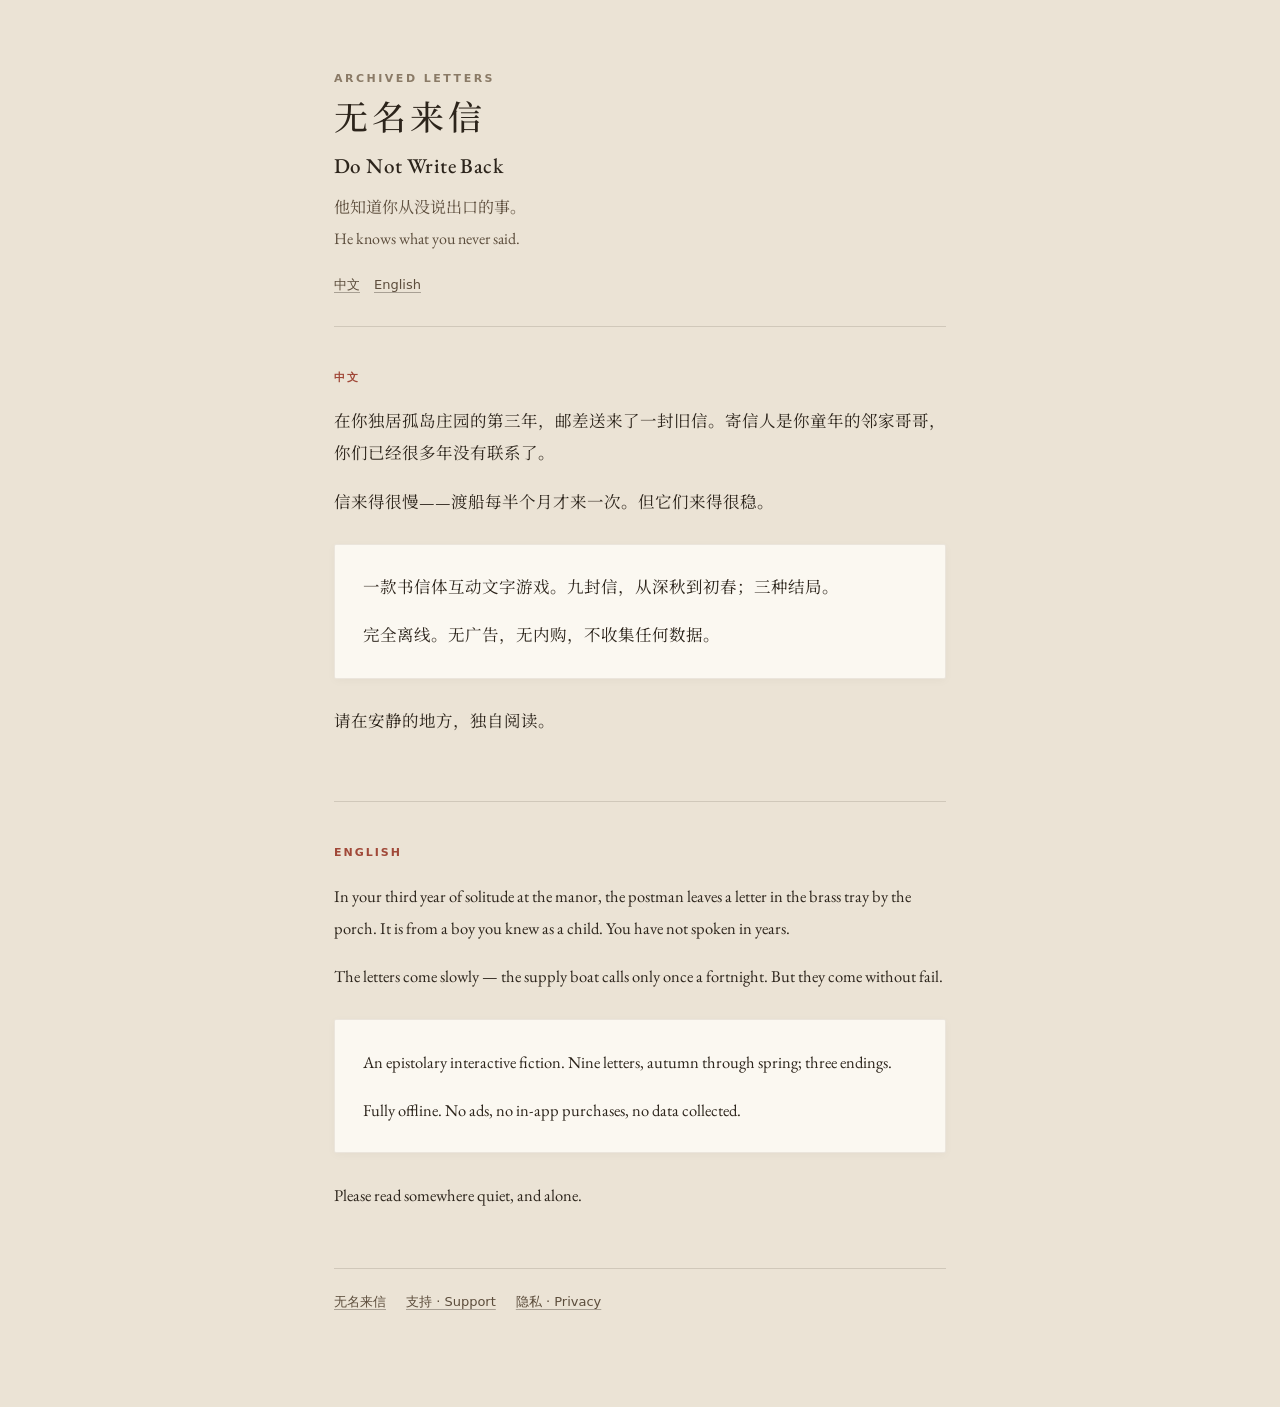
==== index.html @ 5b5010a9 "无名来信 · 隐私政策与支持页 中英双语，内容按 App 实际行为写：完全离线、零网络请求、 只在本地存名字/进度/结局/语言、不申请任何系统权限。  .nojekyll 关掉 Jekyll —— 否" ====
<!doctype html><html lang="zh-Hans"><head><meta charset="utf-8">
<meta name="viewport" content="width=device-width,initial-scale=1">
<title>无名来信 · Do Not Write Back</title>
<meta name="description" content="一款书信体互动文字游戏。孤岛、旧信，和一位久别的故人。An epistolary interactive fiction for iPhone.">
<link rel="preconnect" href="https://fonts.gstatic.com" crossorigin>
<link rel="stylesheet" href="https://fonts.googleapis.com/css2?family=EB+Garamond:wght@400;500&family=Noto+Serif+SC:wght@400;600&display=swap">
<link rel="stylesheet" href="_style.css"></head><body><div class="wrap">

<header>
  <div class="mark">Archived Letters</div>
  <h1>无名来信<br><span style="font-size:.62em;letter-spacing:.02em;">Do Not Write Back</span></h1>
  <p class="sub">他知道你从没说出口的事。<br>He knows what you never said.</p>
  <p class="lang"><a href="#zh">中文</a><a href="#en">English</a></p>
</header>

<section id="zh" lang="zh-Hans">
  <p class="tag">中文</p>
  <p>在你独居孤岛庄园的第三年，邮差送来了一封旧信。寄信人是你童年的邻家哥哥，你们已经很多年没有联系了。</p>
  <p>信来得很慢——渡船每半个月才来一次。但它们来得很稳。</p>
  <div class="card">
    <p>一款书信体互动文字游戏。九封信，从深秋到初春；三种结局。</p>
    <p>完全离线。无广告，无内购，不收集任何数据。</p>
  </div>
  <p>请在安静的地方，独自阅读。</p>
</section>

<section id="en" lang="en">
  <p class="tag">English</p>
  <p>In your third year of solitude at the manor, the postman leaves a letter in the brass tray by the porch. It is from a boy you knew as a child. You have not spoken in years.</p>
  <p>The letters come slowly — the supply boat calls only once a fortnight. But they come without fail.</p>
  <div class="card">
    <p>An epistolary interactive fiction. Nine letters, autumn through spring; three endings.</p>
    <p>Fully offline. No ads, no in-app purchases, no data collected.</p>
  </div>
  <p>Please read somewhere quiet, and alone.</p>
</section>

<nav><a href="index.html">无名来信</a><a href="support.html">支持 · Support</a><a href="privacy.html">隐私 · Privacy</a></nav>
</div></body></html>
---- _style.css ----
:root{
  --paper:#ebe3d5;--slip:#fbf8f1;
  --ink:#2c241b;--ink2:#5c4d3c;--ink3:#8a7a66;--seal:#a04838;
  --line:rgba(44,36,27,.14);
  --serif:"EB Garamond","Noto Serif SC","Songti SC","STSong",Georgia,"Times New Roman",serif;
  --sans:-apple-system,"SF Pro Text","PingFang SC","Hiragino Sans GB","Segoe UI",system-ui,sans-serif
}
*{box-sizing:border-box}
html{background:var(--paper)}
body{margin:0;background:var(--paper);color:var(--ink);font-family:var(--serif);-webkit-font-smoothing:antialiased}
.wrap{max-width:660px;margin:0 auto;padding:72px 24px 96px}
header{padding-bottom:28px;border-bottom:1px solid var(--line);margin-bottom:40px}
.mark{font-family:var(--sans);font-size:11px;font-weight:600;letter-spacing:2.5px;text-transform:uppercase;color:var(--ink3)}
h1{margin:12px 0 0;font-size:34px;font-weight:500;line-height:1.25;letter-spacing:.3px;text-wrap:balance}
.sub{margin:10px 0 0;font-size:16px;line-height:1.75;color:var(--ink2)}
.lang{margin:18px 0 0;font-family:var(--sans);font-size:13px;color:var(--ink3)}
.lang a{color:var(--ink2);margin-right:14px}
section{scroll-margin-top:24px}
section+section{margin-top:64px;padding-top:40px;border-top:1px solid var(--line)}
.tag{font-family:var(--sans);font-size:11px;font-weight:600;letter-spacing:2px;text-transform:uppercase;color:var(--seal);margin:0 0 8px}
h2{margin:40px 0 12px;font-size:20px;font-weight:500}
p,li{font-size:16.5px;line-height:1.8;color:var(--ink)}
li{margin-bottom:6px}
a{color:var(--ink);text-decoration-color:rgba(44,36,27,.35);text-underline-offset:3px}
a:focus-visible{outline:2px solid var(--seal);outline-offset:2px}
.small{font-size:13.5px;color:var(--ink3);font-family:var(--sans);line-height:1.7}
.card{background:var(--slip);border-radius:2px;padding:26px 28px;margin:26px 0;border:1px solid rgba(138,122,102,.15);box-shadow:0 2px 10px rgba(0,0,0,.03)}
.card p:first-child{margin-top:0}.card p:last-child{margin-bottom:0}
nav{margin-top:56px;padding-top:24px;border-top:1px solid var(--line);font-family:var(--sans);font-size:13px;color:var(--ink3)}
nav a{margin-right:20px;color:var(--ink2)}
:lang(zh) p,:lang(zh) li{line-height:1.95}
:lang(zh) h1{letter-spacing:.12em}
@media (max-width:480px){.wrap{padding:48px 20px 72px}h1{font-size:29px}.card{padding:22px 20px}}
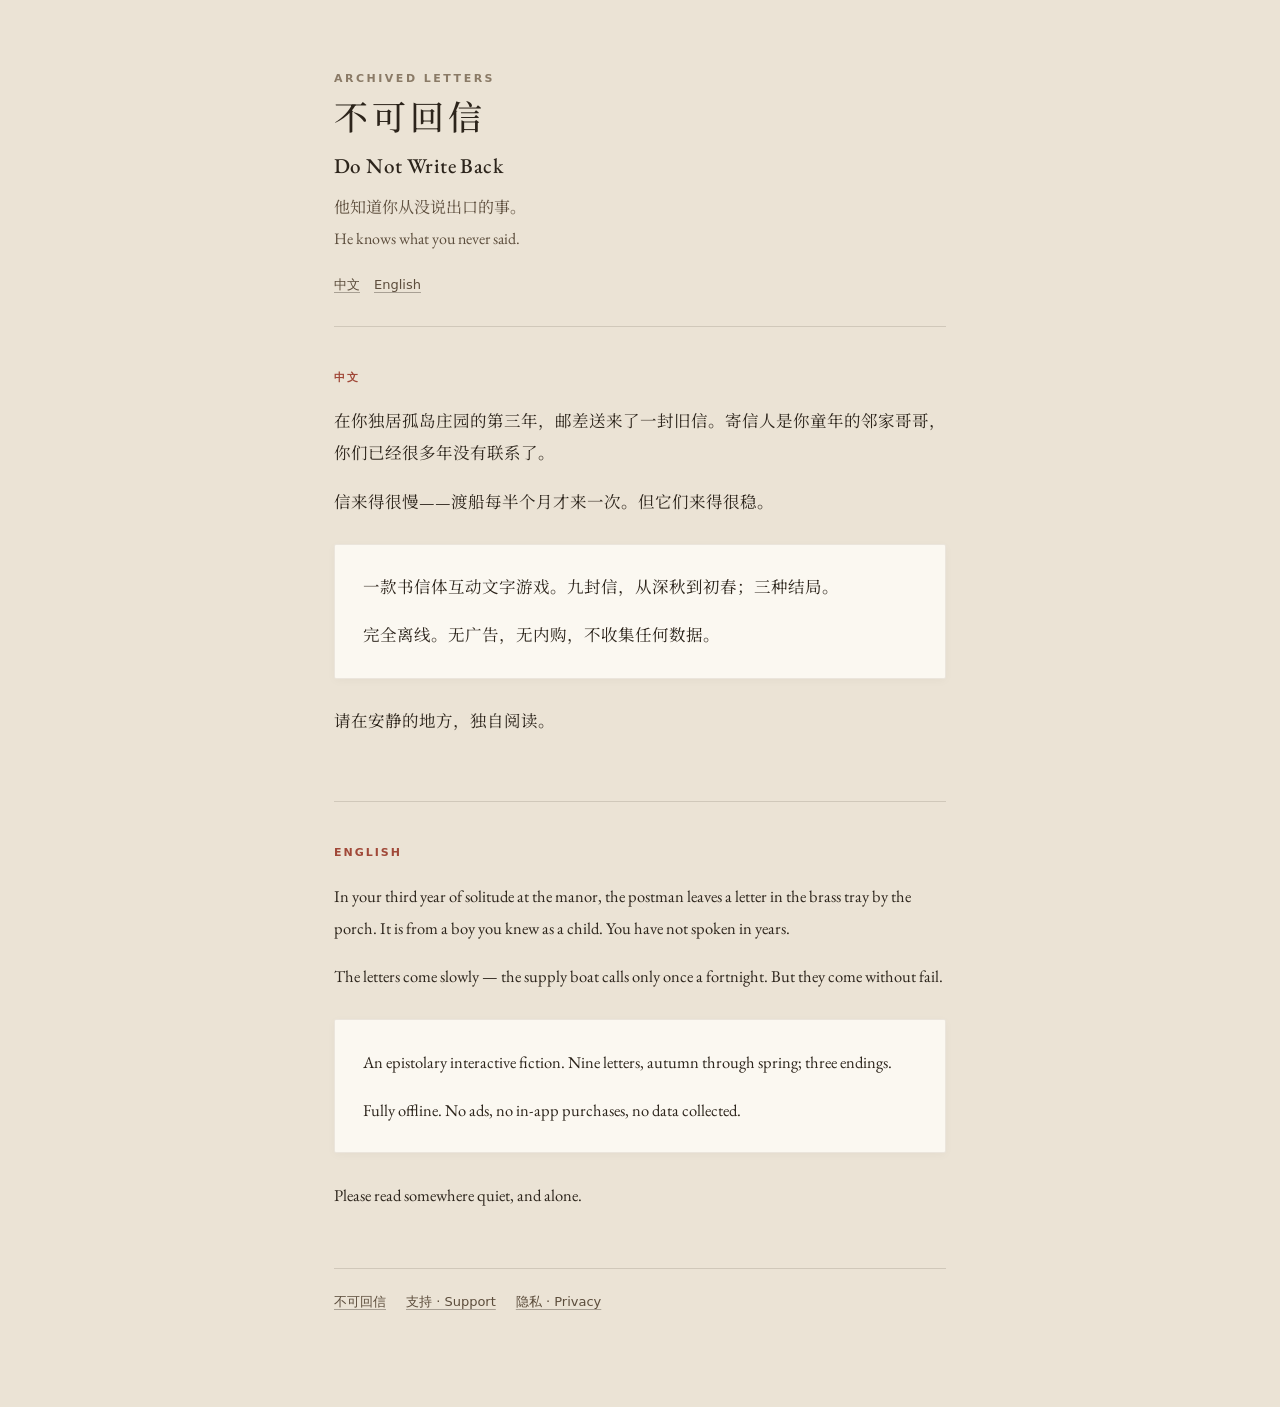
==== commit 066a5594: "改名「不可回信」；支持页按当前界面重写 重新开始现在只重置本轮选择，已解锁结局与周目进度都保留； 旧文案写的是会清空全部进度，与代码不符。语言切换与图鉴入口 位置也已按新首页更正。  Co-Autho" ====
--- a/index.html
+++ b/index.html
@@ -1,6 +1,6 @@
 <!doctype html><html lang="zh-Hans"><head><meta charset="utf-8">
 <meta name="viewport" content="width=device-width,initial-scale=1">
-<title>无名来信 · Do Not Write Back</title>
+<title>不可回信 · Do Not Write Back</title>
 <meta name="description" content="一款书信体互动文字游戏。孤岛、旧信，和一位久别的故人。An epistolary interactive fiction for iPhone.">
 <link rel="preconnect" href="https://fonts.gstatic.com" crossorigin>
 <link rel="stylesheet" href="https://fonts.googleapis.com/css2?family=EB+Garamond:wght@400;500&family=Noto+Serif+SC:wght@400;600&display=swap">
@@ -8,7 +8,7 @@
 
 <header>
   <div class="mark">Archived Letters</div>
-  <h1>无名来信<br><span style="font-size:.62em;letter-spacing:.02em;">Do Not Write Back</span></h1>
+  <h1>不可回信<br><span style="font-size:.62em;letter-spacing:.02em;">Do Not Write Back</span></h1>
   <p class="sub">他知道你从没说出口的事。<br>He knows what you never said.</p>
   <p class="lang"><a href="#zh">中文</a><a href="#en">English</a></p>
 </header>
@@ -35,5 +35,5 @@
   <p>Please read somewhere quiet, and alone.</p>
 </section>
 
-<nav><a href="index.html">无名来信</a><a href="support.html">支持 · Support</a><a href="privacy.html">隐私 · Privacy</a></nav>
+<nav><a href="index.html">不可回信</a><a href="support.html">支持 · Support</a><a href="privacy.html">隐私 · Privacy</a></nav>
 </div></body></html>
